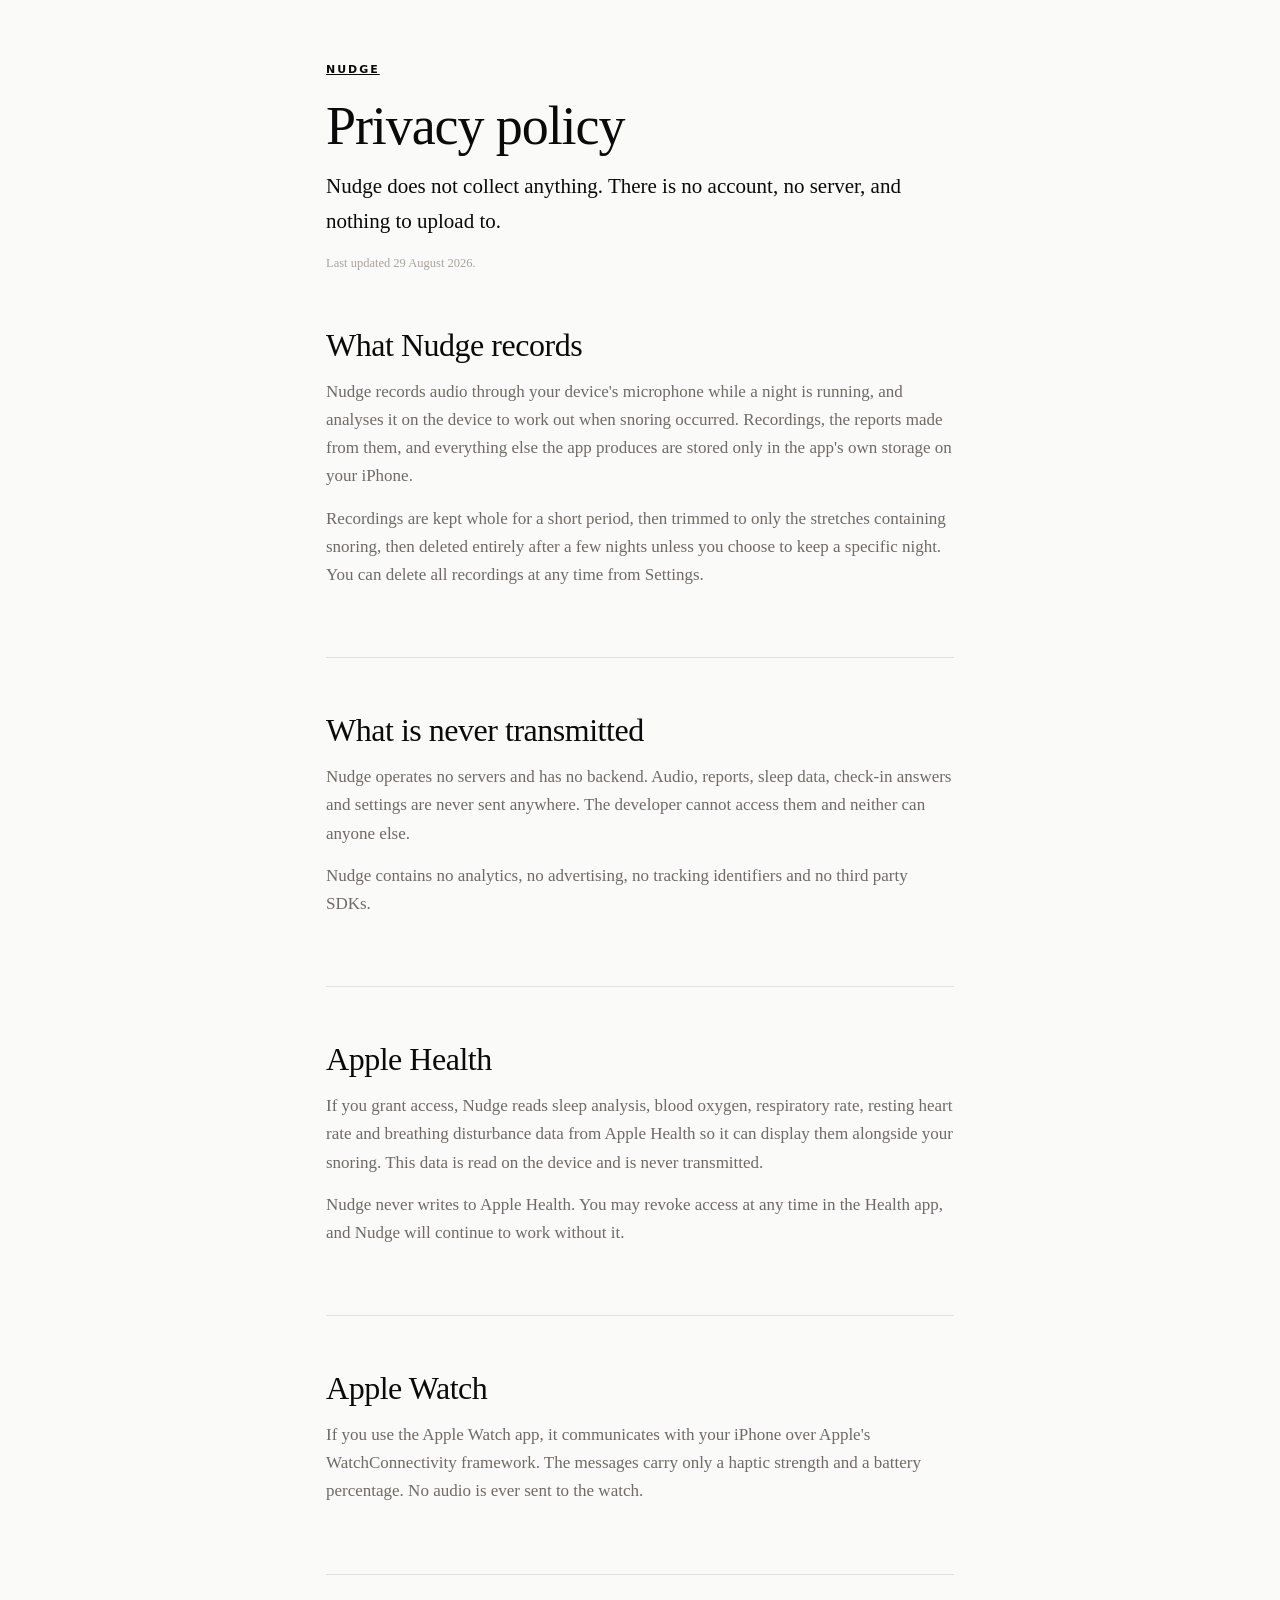
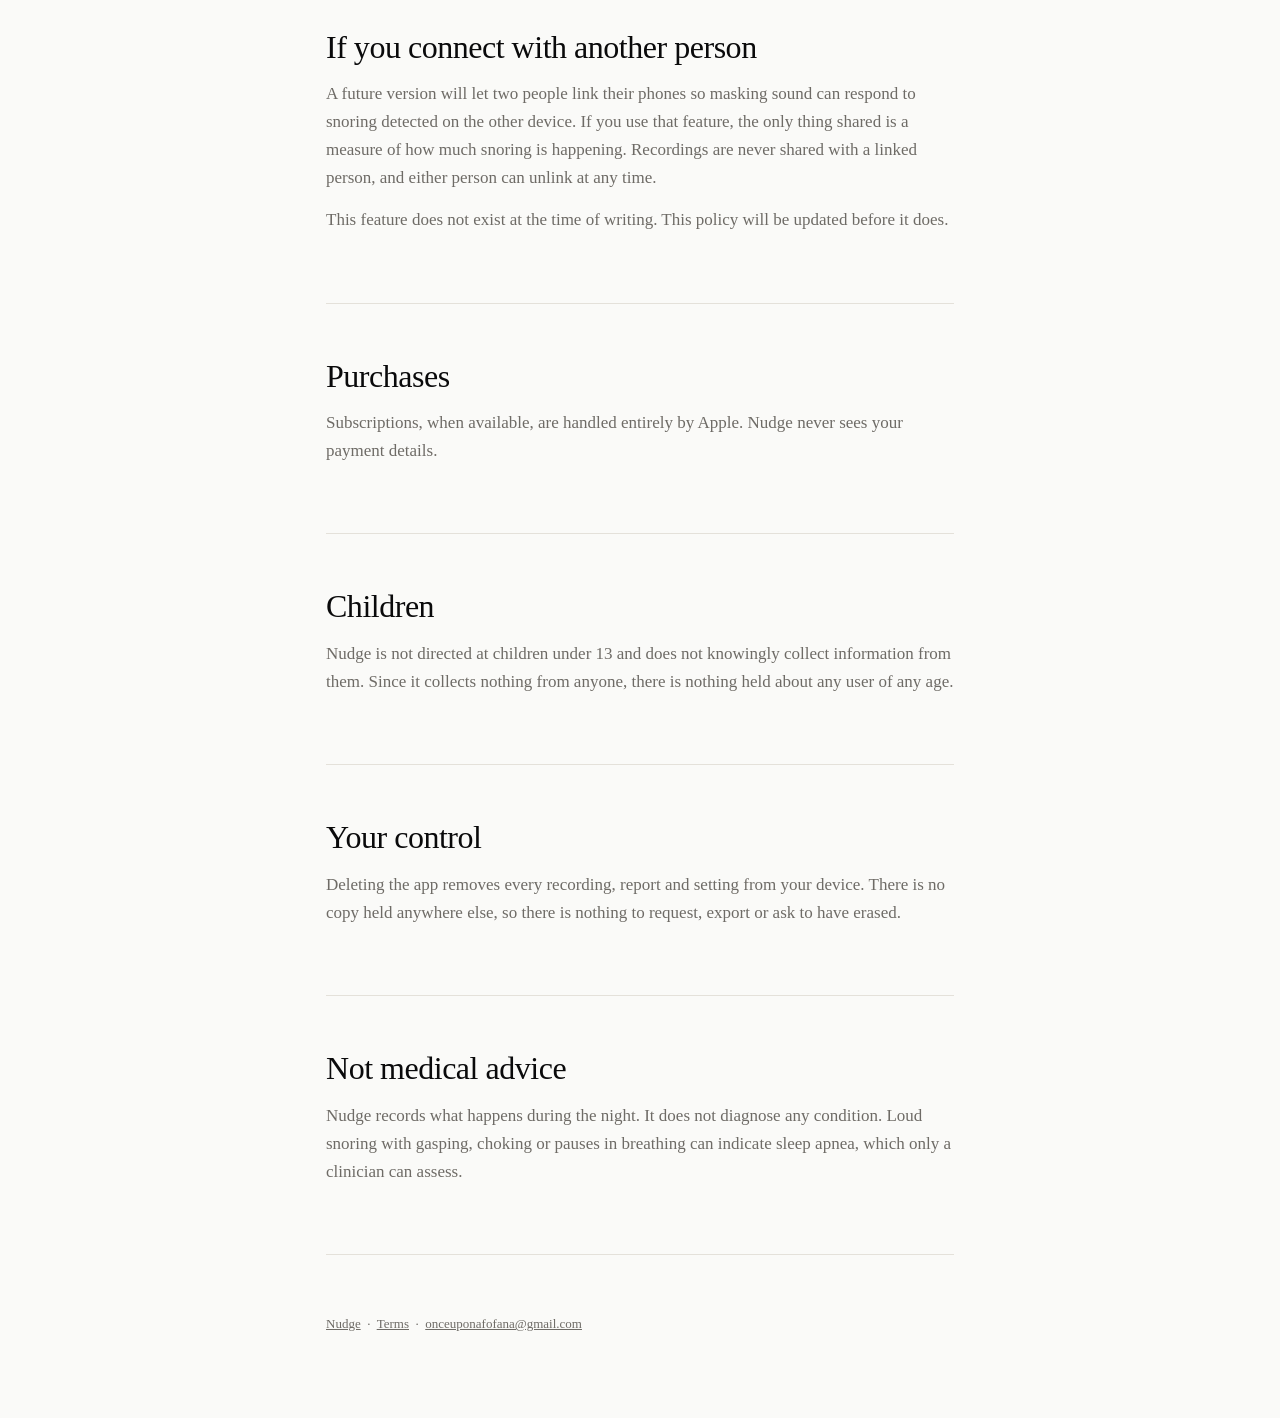
==== privacy.html @ 285831fd "Nudge marketing site: landing page, privacy policy, terms" ====
<!doctype html>
<html lang="en">
<head>
<meta charset="utf-8">
<meta name="viewport" content="width=device-width,initial-scale=1">
<title>Privacy Policy — Nudge: Snore Tracker</title>
<meta name="description" content="Nudge records and analyses audio on your device. It has no servers and no account, and nothing is uploaded.">
<link rel="canonical" href="https://onceuponafofana.github.io/nudge/privacy.html">
<link rel="stylesheet" href="style.css">
</head>
<body>
<div class="wrap">
<header>
  <div class="brand"><a href="index.html">Nudge</a></div>
  <h1>Privacy policy</h1>
  <p class="lead">Nudge does not collect anything. There is no account, no server, and nothing to upload to.</p>
  <small>Last updated 29 August 2026.</small>
</header>

<section>
  <h2>What Nudge records</h2>
  <p>Nudge records audio through your device's microphone while a night is running, and analyses it on the device to work out when snoring occurred. Recordings, the reports made from them, and everything else the app produces are stored only in the app's own storage on your iPhone.</p>
  <p>Recordings are kept whole for a short period, then trimmed to only the stretches containing snoring, then deleted entirely after a few nights unless you choose to keep a specific night. You can delete all recordings at any time from Settings.</p>
</section>

<section>
  <h2>What is never transmitted</h2>
  <p>Nudge operates no servers and has no backend. Audio, reports, sleep data, check-in answers and settings are never sent anywhere. The developer cannot access them and neither can anyone else.</p>
  <p>Nudge contains no analytics, no advertising, no tracking identifiers and no third party SDKs.</p>
</section>

<section>
  <h2>Apple Health</h2>
  <p>If you grant access, Nudge reads sleep analysis, blood oxygen, respiratory rate, resting heart rate and breathing disturbance data from Apple Health so it can display them alongside your snoring. This data is read on the device and is never transmitted.</p>
  <p>Nudge never writes to Apple Health. You may revoke access at any time in the Health app, and Nudge will continue to work without it.</p>
</section>

<section>
  <h2>Apple Watch</h2>
  <p>If you use the Apple Watch app, it communicates with your iPhone over Apple's WatchConnectivity framework. The messages carry only a haptic strength and a battery percentage. No audio is ever sent to the watch.</p>
</section>

<section>
  <h2>If you connect with another person</h2>
  <p>A future version will let two people link their phones so masking sound can respond to snoring detected on the other device. If you use that feature, the only thing shared is a measure of how much snoring is happening. Recordings are never shared with a linked person, and either person can unlink at any time.</p>
  <p>This feature does not exist at the time of writing. This policy will be updated before it does.</p>
</section>

<section>
  <h2>Purchases</h2>
  <p>Subscriptions, when available, are handled entirely by Apple. Nudge never sees your payment details.</p>
</section>

<section>
  <h2>Children</h2>
  <p>Nudge is not directed at children under 13 and does not knowingly collect information from them. Since it collects nothing from anyone, there is nothing held about any user of any age.</p>
</section>

<section>
  <h2>Your control</h2>
  <p>Deleting the app removes every recording, report and setting from your device. There is no copy held anywhere else, so there is nothing to request, export or ask to have erased.</p>
</section>

<section>
  <h2>Not medical advice</h2>
  <p>Nudge records what happens during the night. It does not diagnose any condition. Loud snoring with gasping, choking or pauses in breathing can indicate sleep apnea, which only a clinician can assess.</p>
</section>

<footer>
  <p><a href="index.html">Nudge</a> &nbsp;·&nbsp; <a href="terms.html">Terms</a> &nbsp;·&nbsp; <a href="mailto:onceuponafofana@gmail.com">onceuponafofana@gmail.com</a></p>
</footer>
</div>
</body>
</html>
---- style.css ----
/* Same palette as the app, so the site and the product read as one thing. */
:root{--paper:#FAFAF8;--ink:#0A0A0B;--mute:#6E6B66;--faint:#A8A49D;--rule:#E4E1DA;--fill:#EFEDE7;--ember:#C8873F}
@media(prefers-color-scheme:dark){:root{--paper:#000;--ink:#EDEBE5;--mute:#8B877F;--faint:#55534E;--rule:#1C1C1F;--fill:#131316}}
*{box-sizing:border-box;margin:0;padding:0}
html{-webkit-text-size-adjust:100%}
body{background:var(--paper);color:var(--ink);
  font:400 17px/1.65 ui-serif,Georgia,"Times New Roman",serif;
  -webkit-font-smoothing:antialiased}
.wrap{max-width:680px;margin:0 auto;padding:0 26px}
header{padding:64px 0 0}
.brand{font:600 11px/1 ui-sans-serif,system-ui;letter-spacing:.18em;text-transform:uppercase;color:var(--mute)}
h1{font-weight:200;font-size:clamp(34px,7vw,54px);line-height:1.08;letter-spacing:-.02em;margin:22px 0 0}
h2{font-weight:300;font-size:clamp(24px,4.4vw,32px);line-height:1.18;letter-spacing:-.015em;margin:0 0 14px}
h3{font:600 15px/1.4 ui-sans-serif,system-ui;margin:0 0 6px}
p{color:var(--mute);margin:14px 0}
p.lead{color:var(--ink);font-size:clamp(18px,2.4vw,21px)}
section{padding:54px 0;border-top:1px solid var(--rule)}
section:first-of-type{border-top:0}
.eyebrow{font:600 10px/1 ui-sans-serif,system-ui;letter-spacing:.16em;text-transform:uppercase;color:var(--faint);margin-bottom:18px}
.thing{border-top:1px solid var(--rule);padding:18px 0}
.thing p{font-size:15px;margin:4px 0 0}
/* Apple's badge, used unaltered as their guidelines require. Fixed height with
   auto width so it is never stretched, and clear space around it. */
.badge{display:inline-block;margin-top:26px;line-height:0}
.badge picture{display:block}
.badge img{height:54px;width:auto;display:block}
.cta{display:inline-block;margin-top:26px;padding:15px 26px;border-radius:12px;
  background:var(--ink);color:var(--paper);text-decoration:none;
  font:600 12px/1 ui-sans-serif,system-ui;letter-spacing:.16em;text-transform:uppercase}
.price{border:1px solid var(--rule);border-radius:14px;padding:20px;margin:14px 0}
.price.hi{border-color:var(--ember)}
.price .amt{float:right;font:600 14px/1 ui-sans-serif,system-ui;color:var(--ember)}
.price ul{list-style:none;margin-top:10px}
.price li{color:var(--mute);font-size:15px;padding:3px 0}
.price li::before{content:"";display:inline-block;width:4px;height:4px;border-radius:50%;
  background:var(--faint);vertical-align:middle;margin-right:10px}
details{border-top:1px solid var(--rule);padding:16px 0}
summary{cursor:pointer;font:600 16px/1.4 ui-sans-serif,system-ui;list-style:none}
summary::-webkit-details-marker{display:none}
summary::after{content:"+";float:right;color:var(--faint);font-weight:400}
details[open] summary::after{content:"\2212"}
details p{font-size:15px}
footer{padding:44px 0 70px;border-top:1px solid var(--rule);color:var(--faint);font-size:13px}
footer a{color:var(--mute)}
a{color:var(--ink)}
small{color:var(--faint);font-size:12.5px;line-height:1.6;display:block;margin-top:10px}
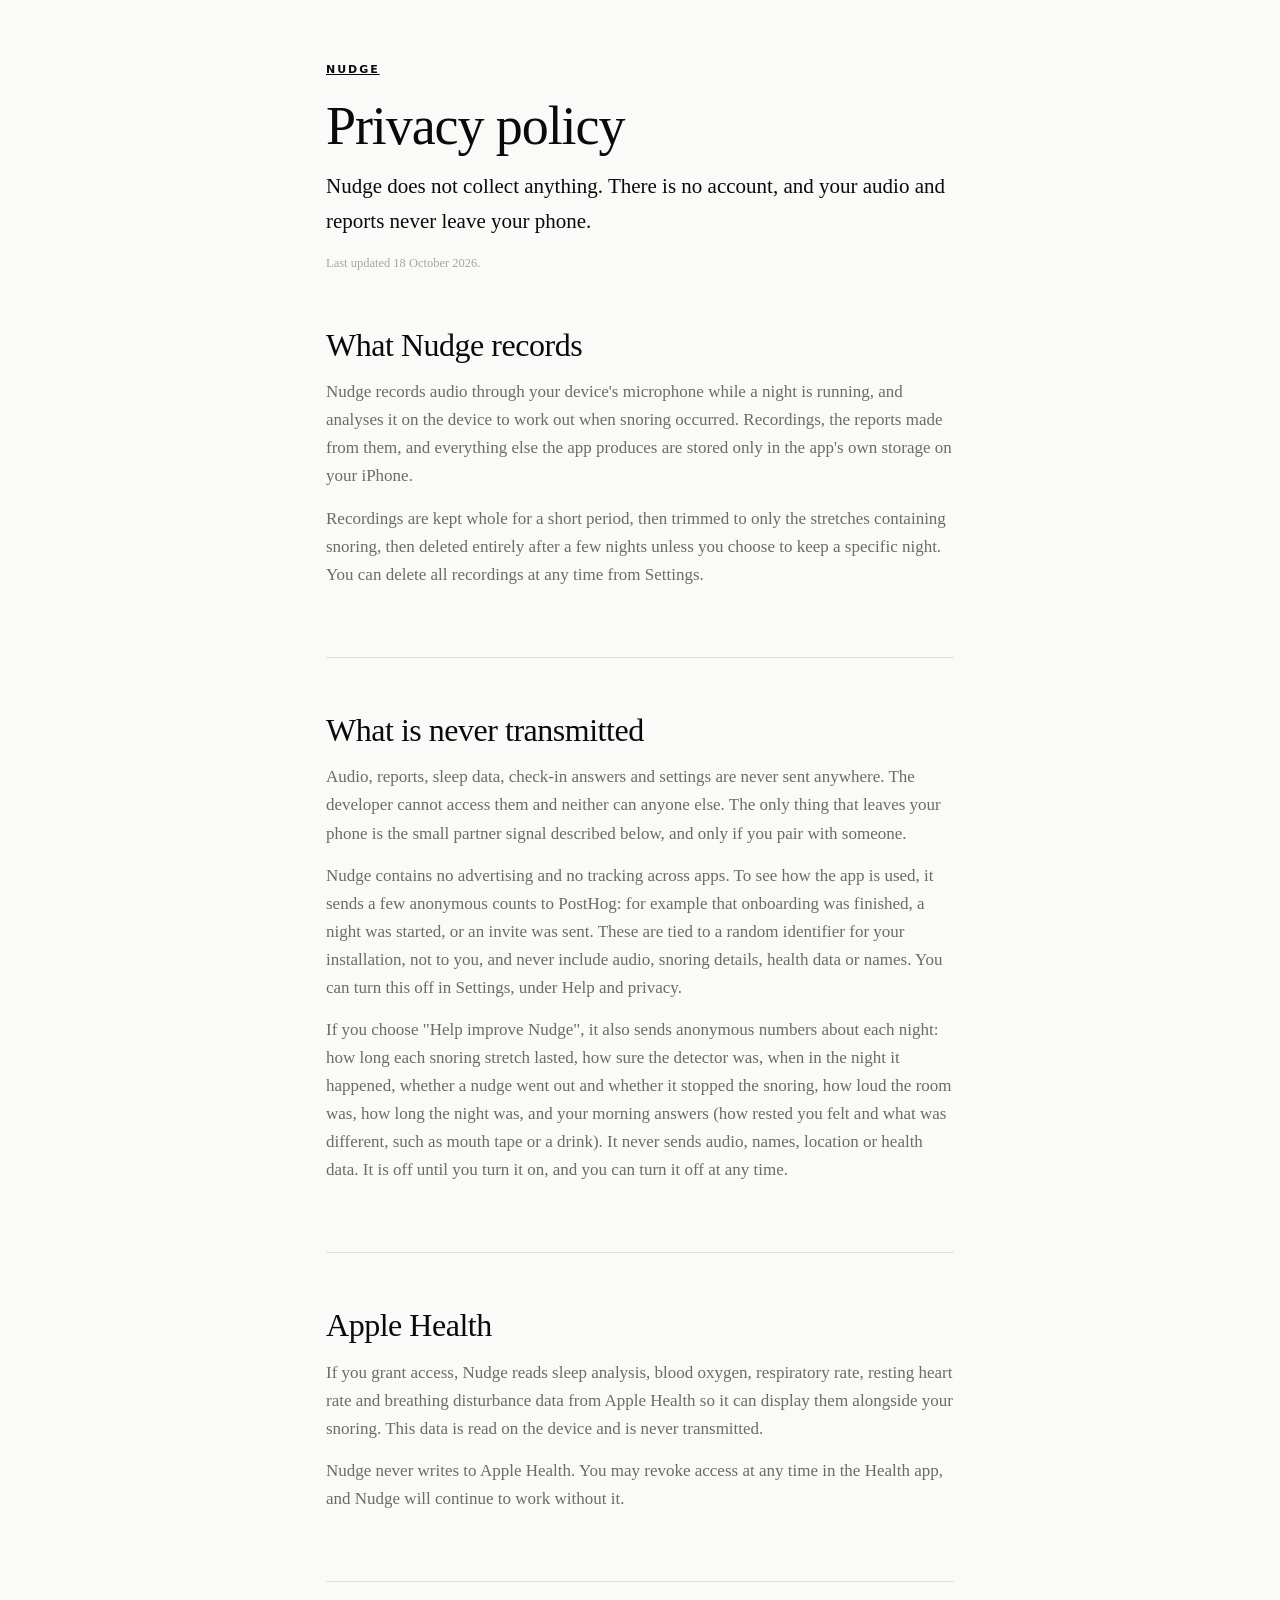
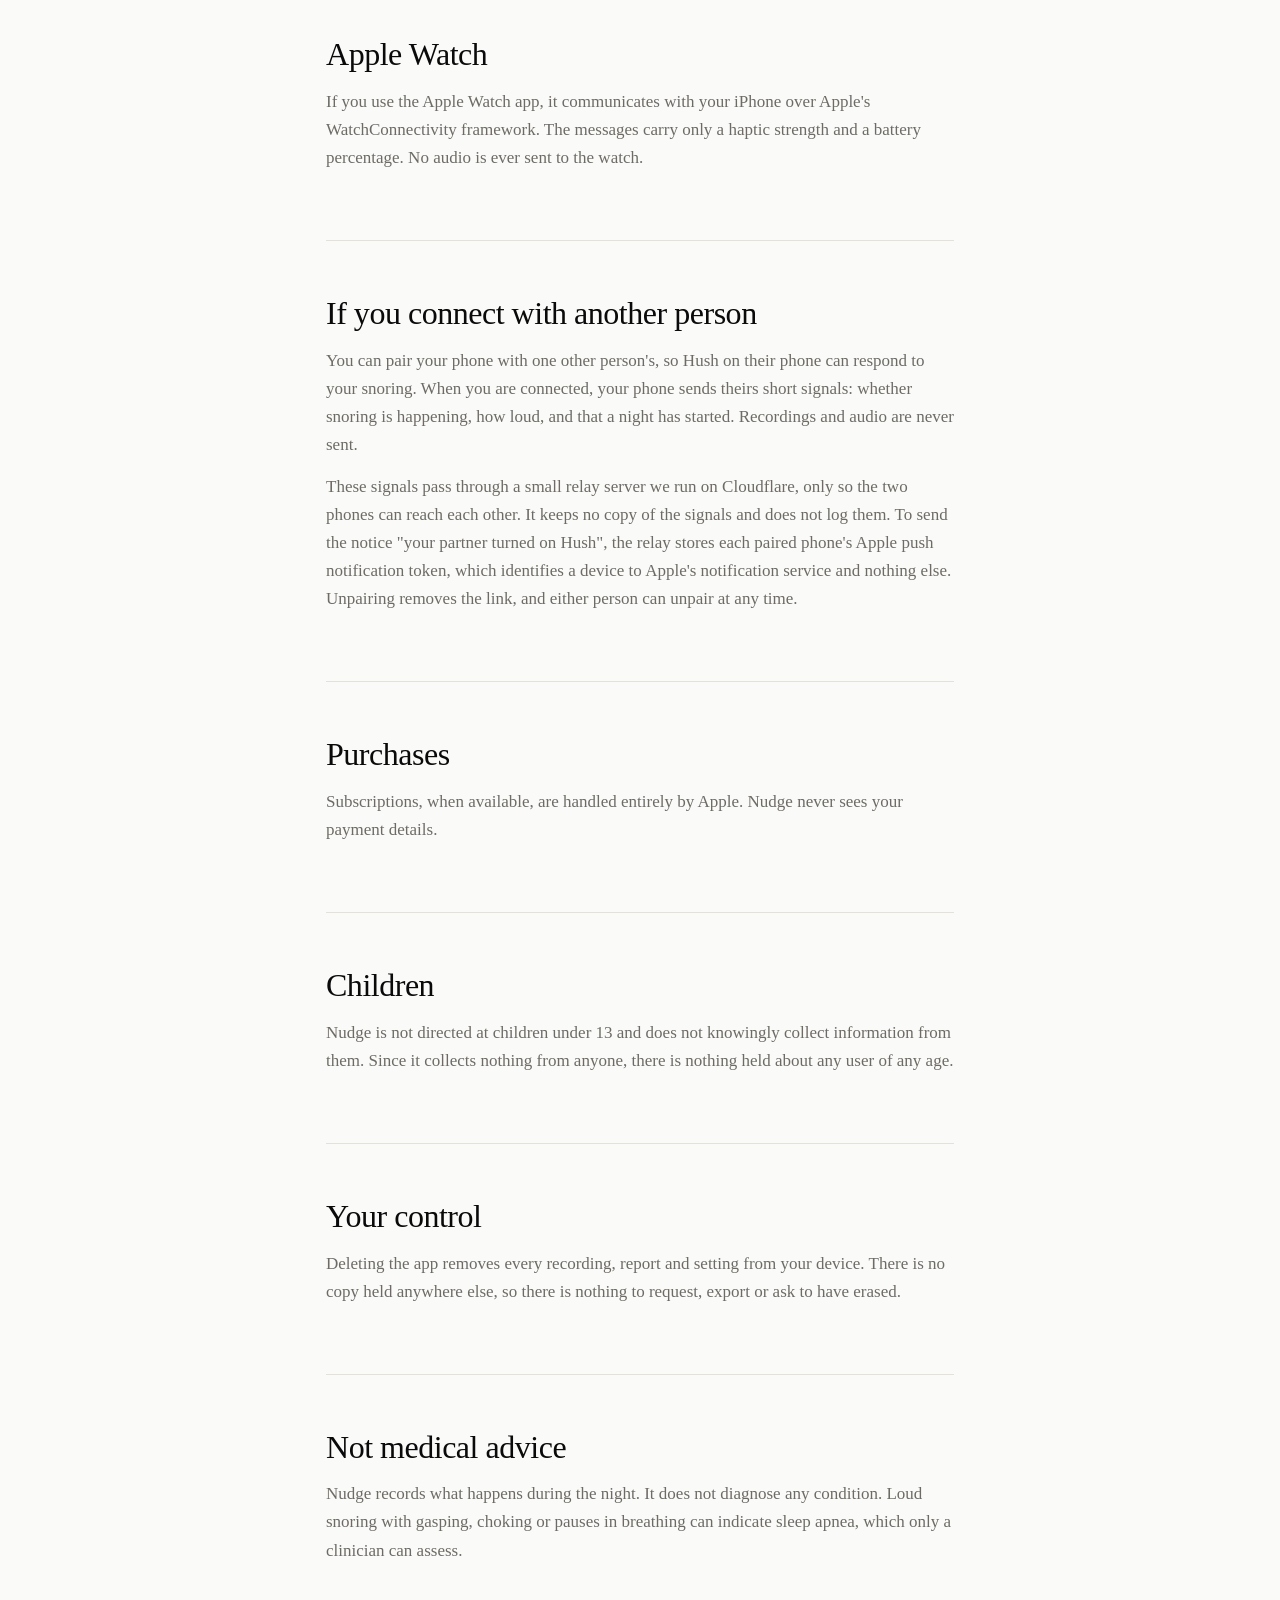
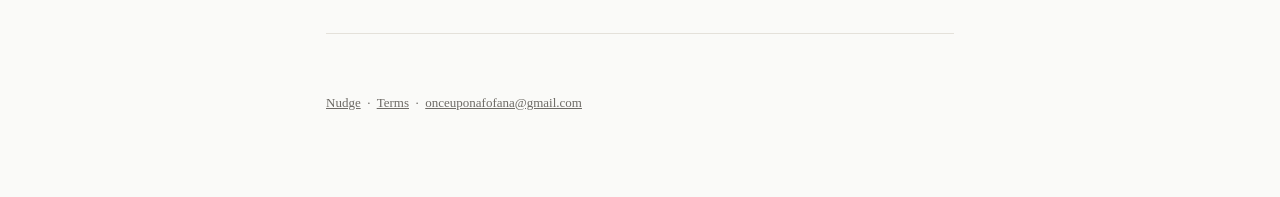
==== commit 66e58c42: "Privacy policy: partner relay, push tokens, anonymous analytics and opt-in night stats" ====
--- a/privacy.html
+++ b/privacy.html
@@ -13,8 +13,8 @@
 <header>
   <div class="brand"><a href="index.html">Nudge</a></div>
   <h1>Privacy policy</h1>
-  <p class="lead">Nudge does not collect anything. There is no account, no server, and nothing to upload to.</p>
-  <small>Last updated 29 August 2026.</small>
+  <p class="lead">Nudge does not collect anything. There is no account, and your audio and reports never leave your phone.</p>
+  <small>Last updated 18 October 2026.</small>
 </header>
 
 <section>
@@ -25,8 +25,9 @@
 
 <section>
   <h2>What is never transmitted</h2>
-  <p>Nudge operates no servers and has no backend. Audio, reports, sleep data, check-in answers and settings are never sent anywhere. The developer cannot access them and neither can anyone else.</p>
-  <p>Nudge contains no analytics, no advertising, no tracking identifiers and no third party SDKs.</p>
+  <p>Audio, reports, sleep data, check-in answers and settings are never sent anywhere. The developer cannot access them and neither can anyone else. The only thing that leaves your phone is the small partner signal described below, and only if you pair with someone.</p>
+  <p>Nudge contains no advertising and no tracking across apps. To see how the app is used, it sends a few anonymous counts to PostHog: for example that onboarding was finished, a night was started, or an invite was sent. These are tied to a random identifier for your installation, not to you, and never include audio, snoring details, health data or names. You can turn this off in Settings, under Help and privacy.</p>
+  <p>If you choose "Help improve Nudge", it also sends anonymous numbers about each night: how long each snoring stretch lasted, how sure the detector was, when in the night it happened, whether a nudge went out and whether it stopped the snoring, how loud the room was, how long the night was, and your morning answers (how rested you felt and what was different, such as mouth tape or a drink). It never sends audio, names, location or health data. It is off until you turn it on, and you can turn it off at any time.</p>
 </section>
 
 <section>
@@ -42,8 +43,8 @@
 
 <section>
   <h2>If you connect with another person</h2>
-  <p>A future version will let two people link their phones so masking sound can respond to snoring detected on the other device. If you use that feature, the only thing shared is a measure of how much snoring is happening. Recordings are never shared with a linked person, and either person can unlink at any time.</p>
-  <p>This feature does not exist at the time of writing. This policy will be updated before it does.</p>
+  <p>You can pair your phone with one other person's, so Hush on their phone can respond to your snoring. When you are connected, your phone sends theirs short signals: whether snoring is happening, how loud, and that a night has started. Recordings and audio are never sent.</p>
+  <p>These signals pass through a small relay server we run on Cloudflare, only so the two phones can reach each other. It keeps no copy of the signals and does not log them. To send the notice "your partner turned on Hush", the relay stores each paired phone's Apple push notification token, which identifies a device to Apple's notification service and nothing else. Unpairing removes the link, and either person can unpair at any time.</p>
 </section>
 
 <section>
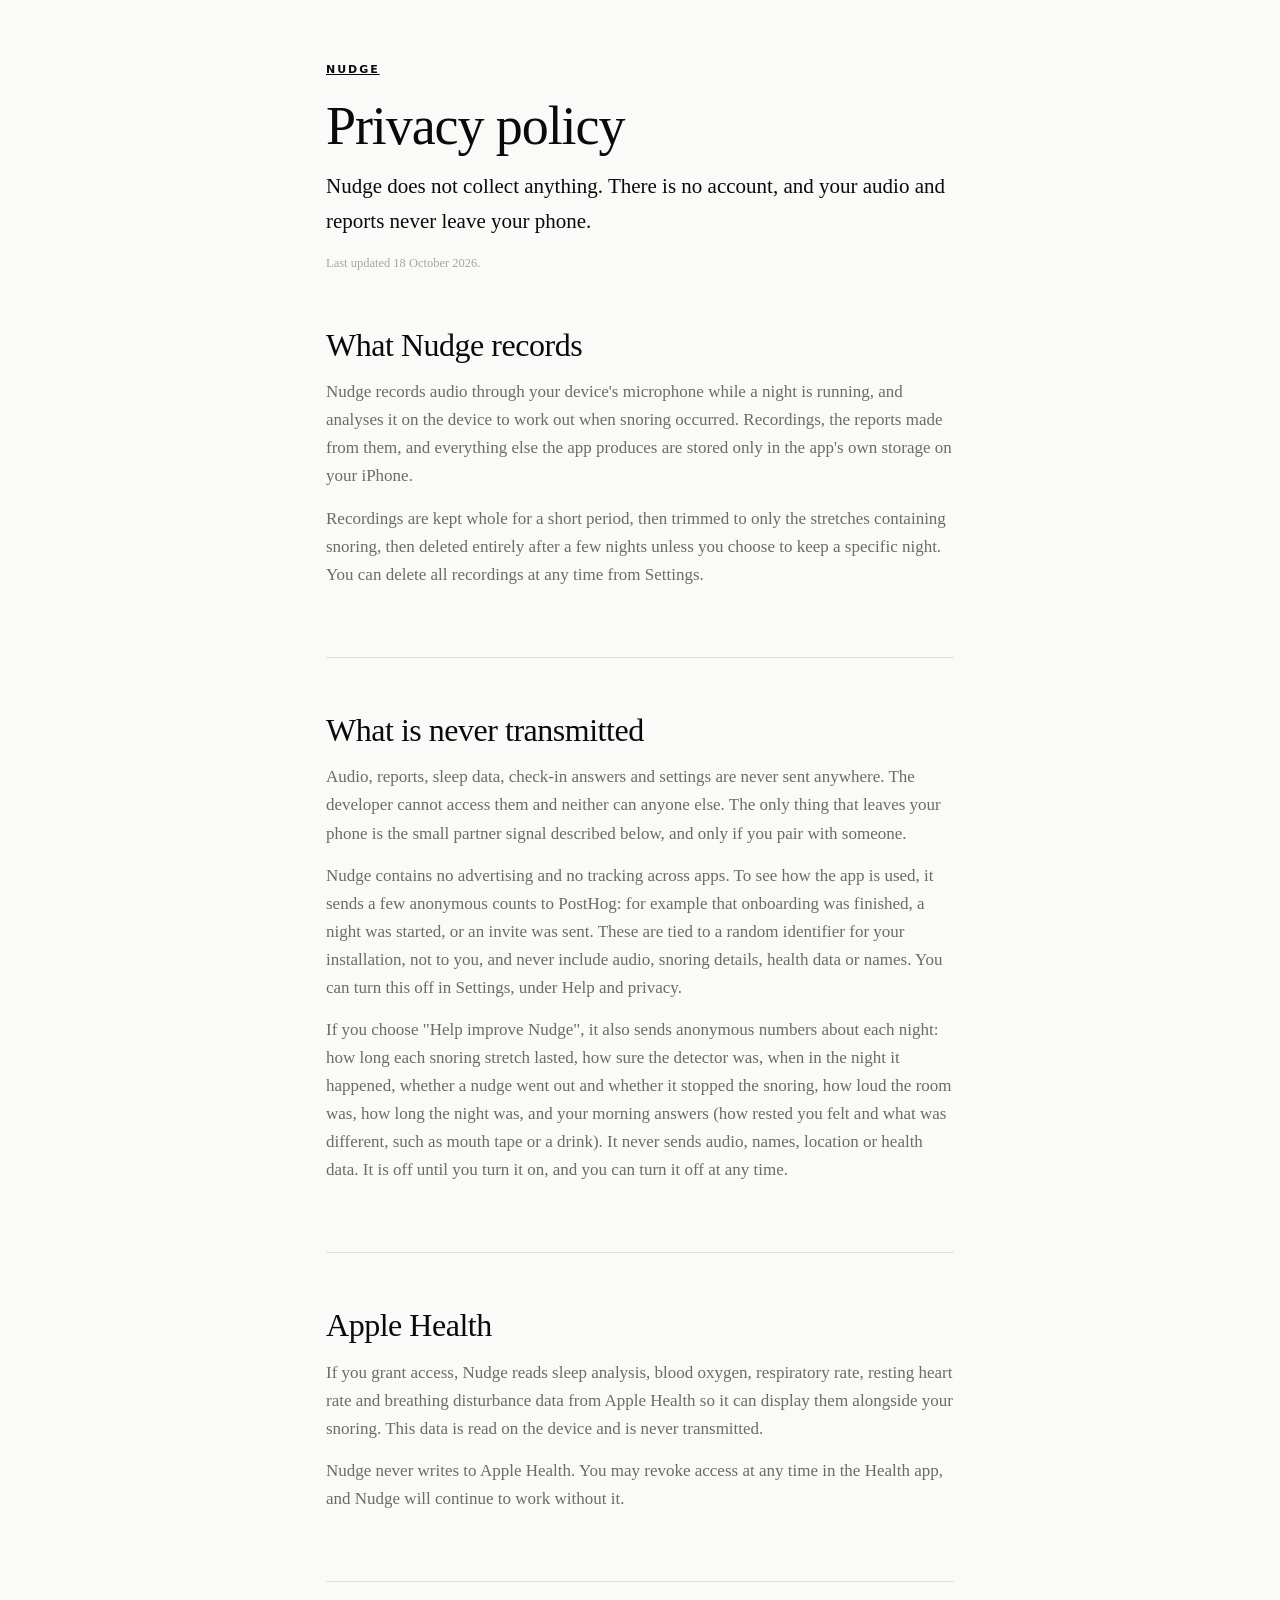
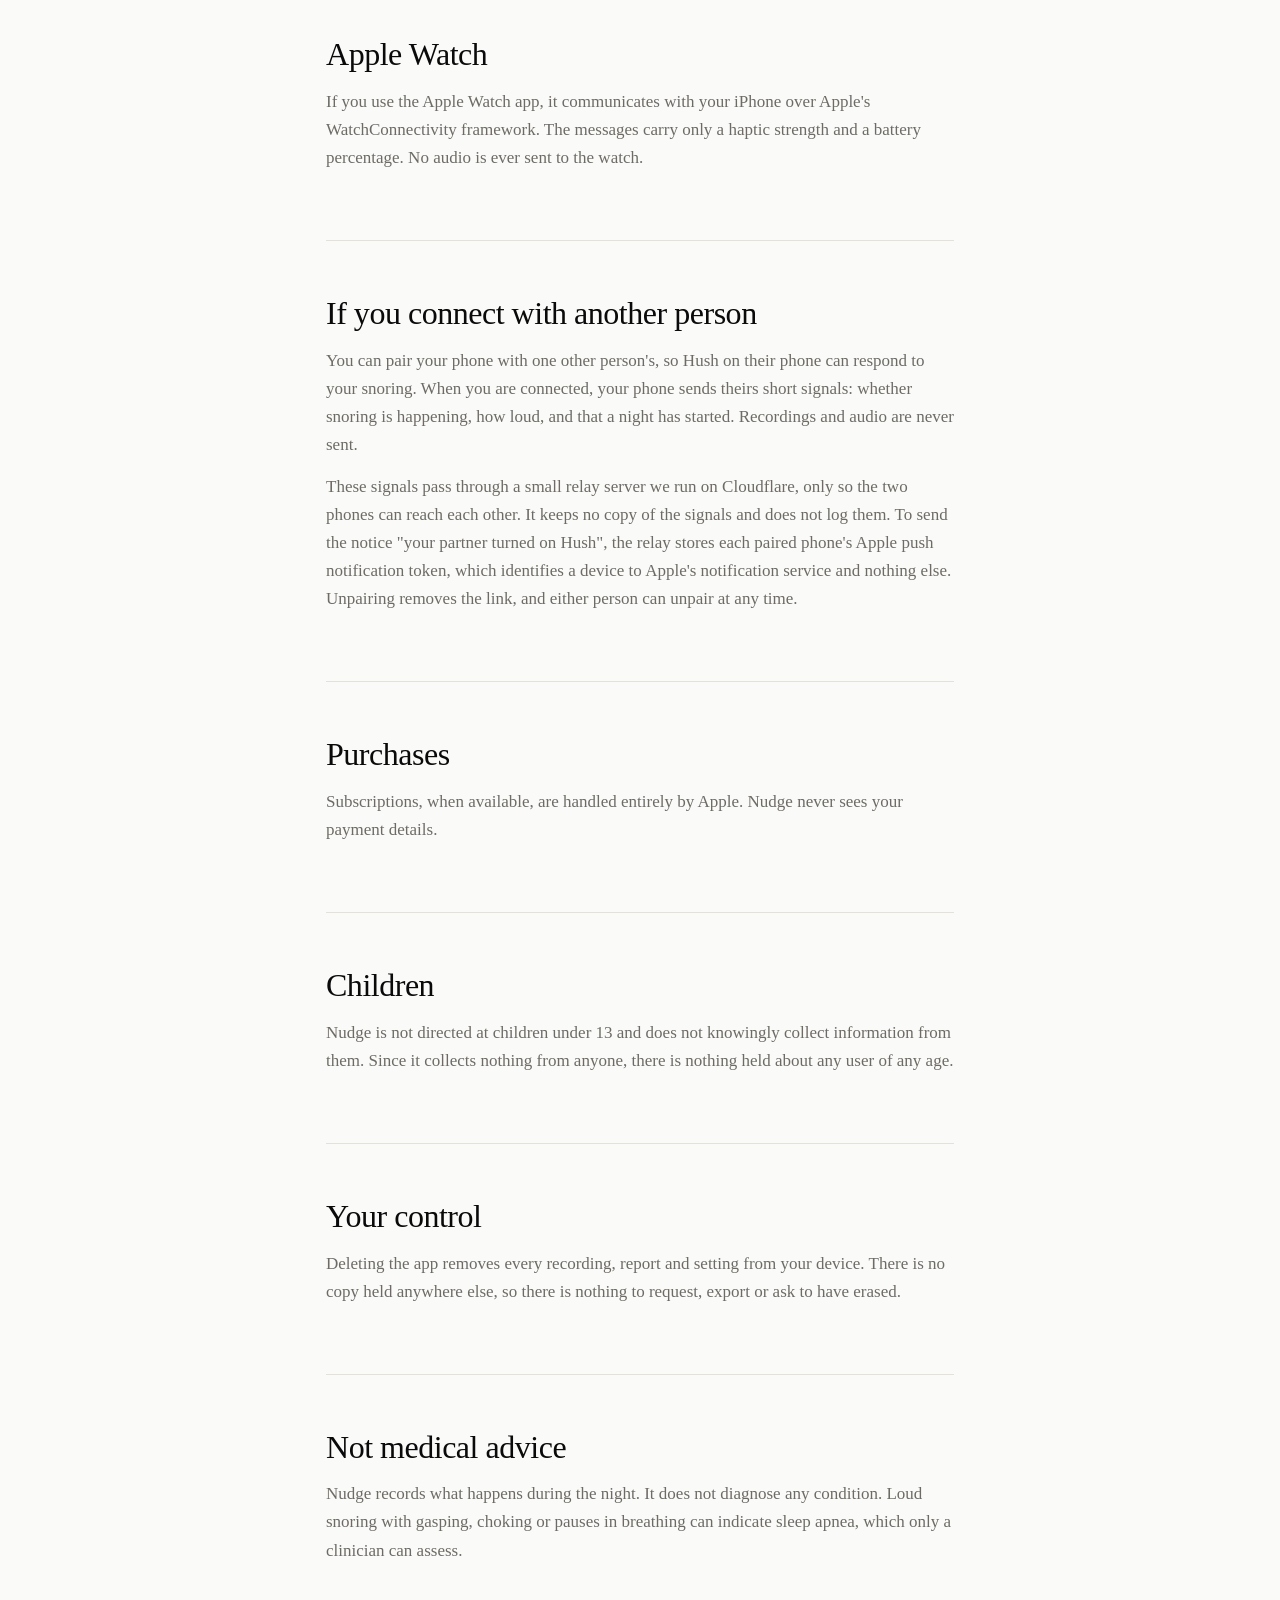
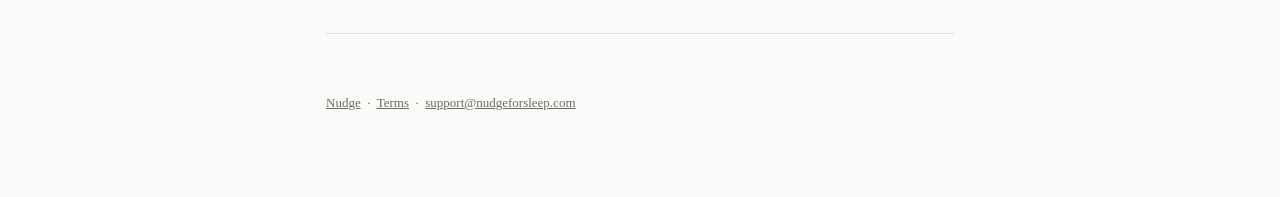
==== commit 3cf6e358: "Move to nudgeforsleep.com; support page and support@nudgeforsleep.com Co-Authored-By: Claude Opus 5." ====
--- a/privacy.html
+++ b/privacy.html
@@ -3,9 +3,9 @@
 <head>
 <meta charset="utf-8">
 <meta name="viewport" content="width=device-width,initial-scale=1">
-<title>Privacy Policy — Nudge: Snore Tracker</title>
+<title>Privacy Policy: Nudge</title>
 <meta name="description" content="Nudge records and analyses audio on your device. It has no servers and no account, and nothing is uploaded.">
-<link rel="canonical" href="https://onceuponafofana.github.io/nudge/privacy.html">
+<link rel="canonical" href="https://nudgeforsleep.com/privacy.html">
 <link rel="stylesheet" href="style.css">
 </head>
 <body>
@@ -68,7 +68,7 @@
 </section>
 
 <footer>
-  <p><a href="index.html">Nudge</a> &nbsp;·&nbsp; <a href="terms.html">Terms</a> &nbsp;·&nbsp; <a href="mailto:onceuponafofana@gmail.com">onceuponafofana@gmail.com</a></p>
+  <p><a href="index.html">Nudge</a> &nbsp;·&nbsp; <a href="terms.html">Terms</a> &nbsp;·&nbsp; <a href="mailto:support@nudgeforsleep.com">support@nudgeforsleep.com</a></p>
 </footer>
 </div>
 </body>
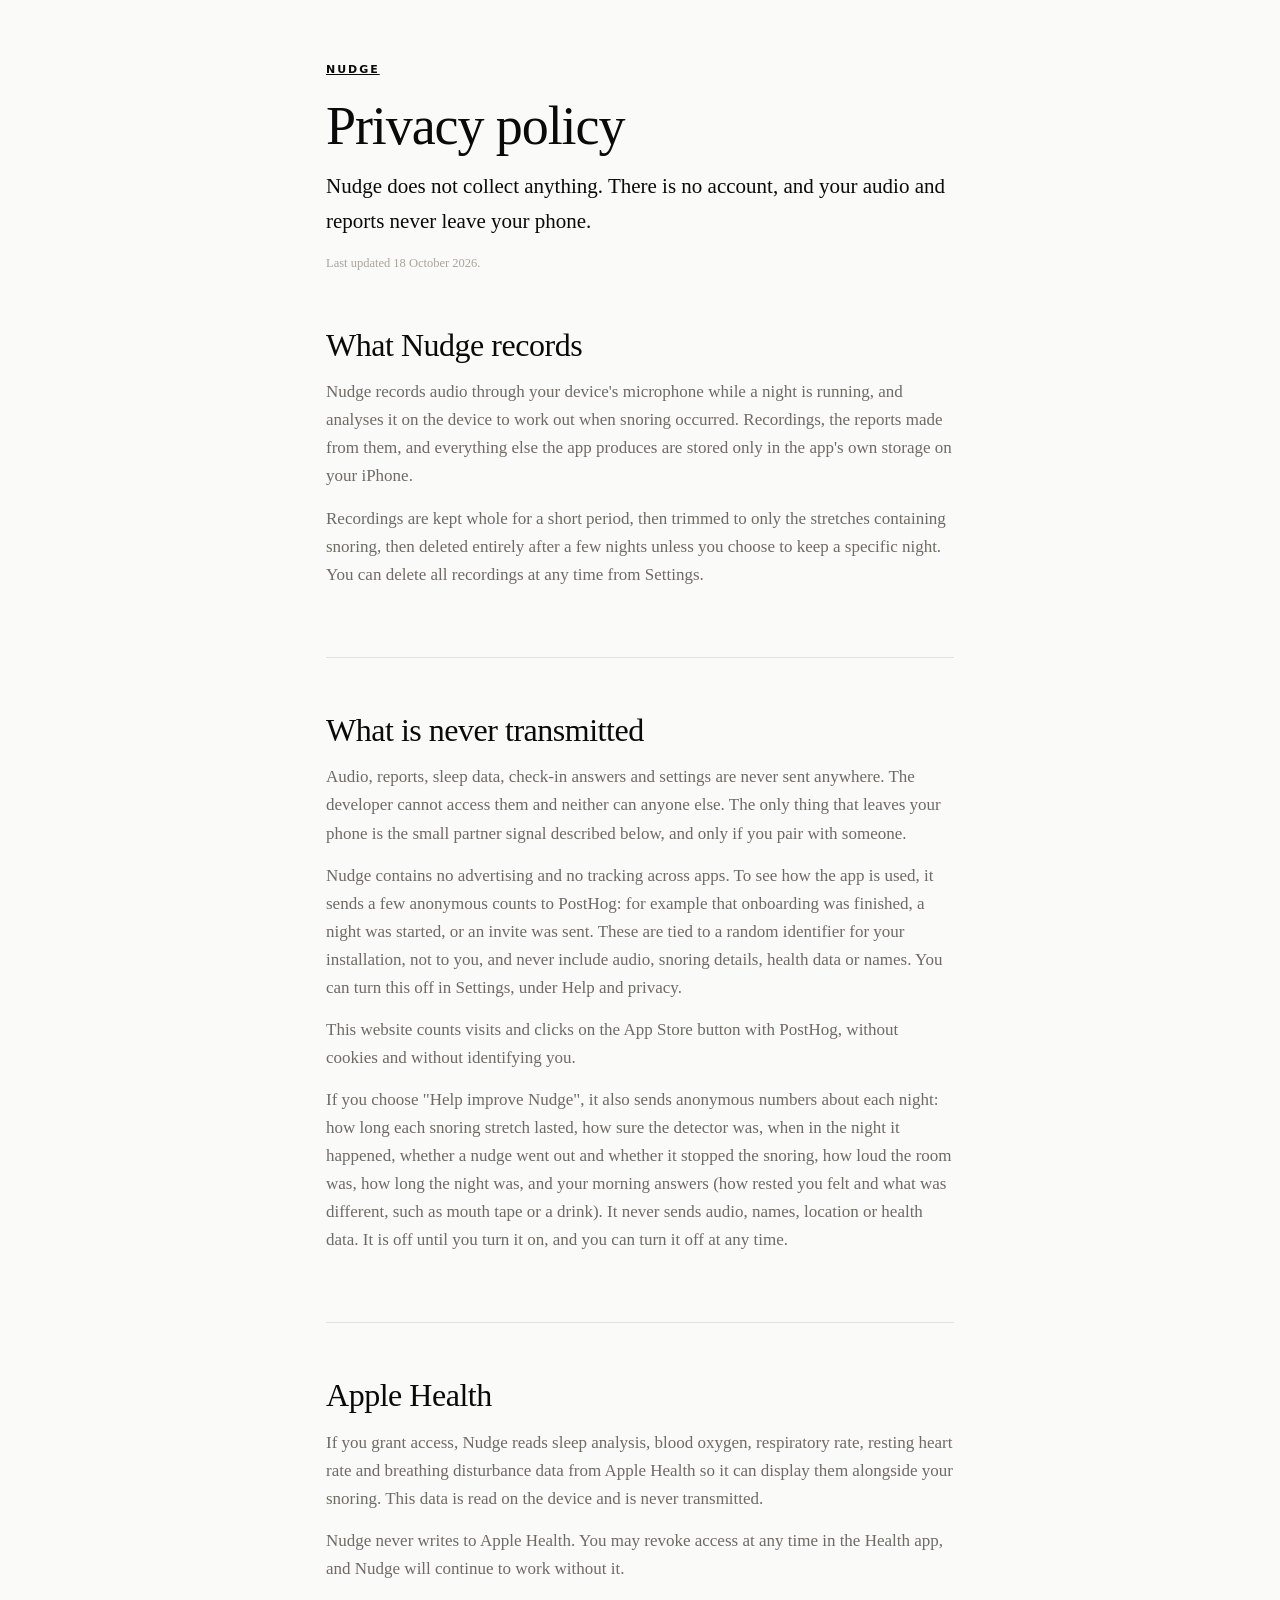
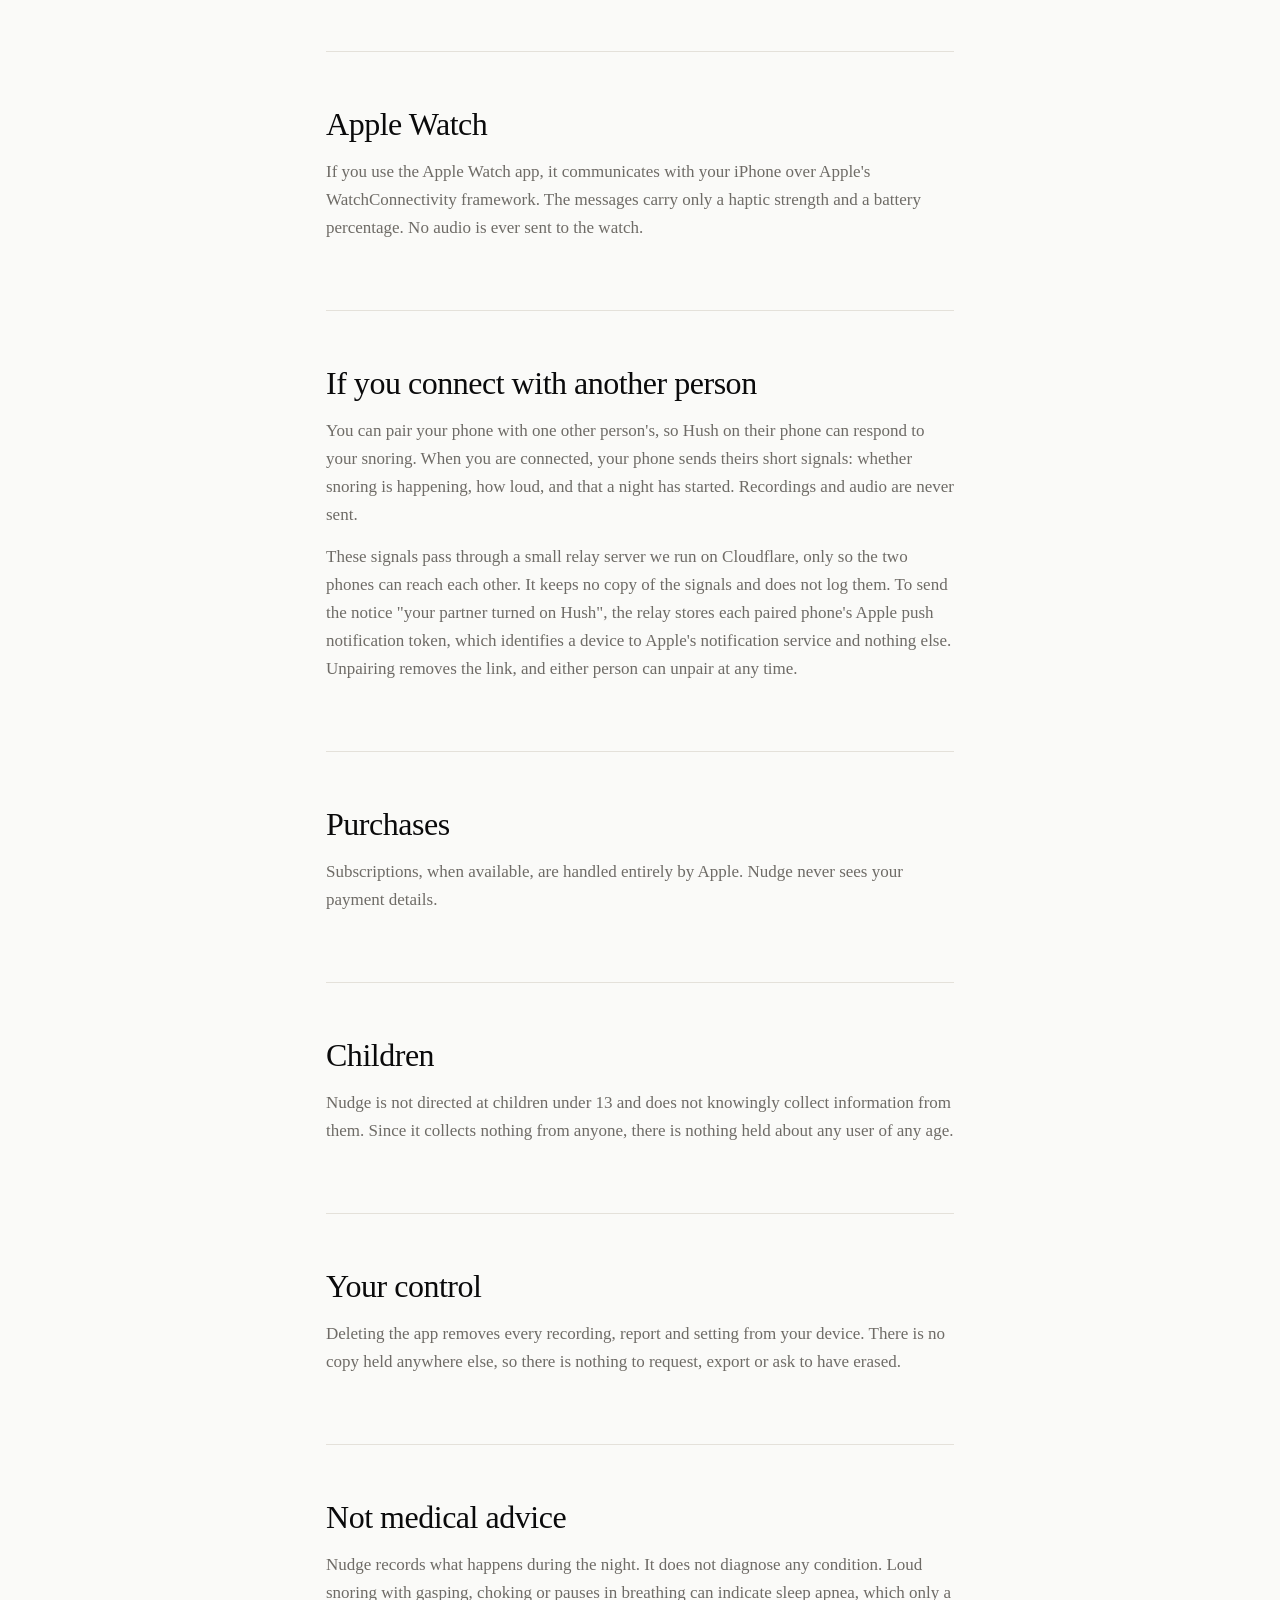
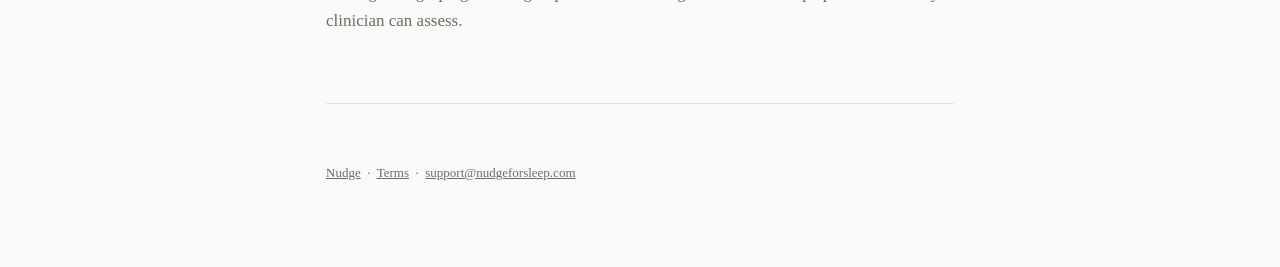
==== commit d13c16f0: "SEO: titles, descriptions, social cards, App Store banner, structured data, FAQ; cookieless PostHog " ====
--- a/privacy.html
+++ b/privacy.html
@@ -2,11 +2,39 @@
 <html lang="en">
 <head>
 <meta charset="utf-8">
+<script>if(location.hostname.endsWith("github.io"))location.replace("https://nudgeforsleep.com"+location.pathname.replace(/^\/nudge/,"")+location.search+location.hash)</script>
 <meta name="viewport" content="width=device-width,initial-scale=1">
+<link rel="stylesheet" href="style.css">
+<!-- seo:start -->
 <title>Privacy Policy: Nudge</title>
-<meta name="description" content="Nudge records and analyses audio on your device. It has no servers and no account, and nothing is uploaded.">
-<link rel="canonical" href="https://nudgeforsleep.com/privacy.html">
-<link rel="stylesheet" href="style.css">
+<meta name="description" content="How Nudge handles your data. Recordings stay on your phone, no account, no audio uploaded." />
+<link rel="canonical" href="https://nudgeforsleep.com/privacy.html" />
+<meta name="robots" content="index, follow" />
+<meta name="apple-itunes-app" content="app-id=6801367643" />
+<link rel="icon" href="assets/icon.png" />
+<link rel="apple-touch-icon" href="assets/icon.png" />
+<meta property="og:site_name" content="Nudge" />
+<meta property="og:title" content="Privacy Policy: Nudge" />
+<meta property="og:description" content="How Nudge handles your data. Recordings stay on your phone, no account, no audio uploaded." />
+<meta property="og:type" content="website" />
+<meta property="og:url" content="https://nudgeforsleep.com/privacy.html" />
+<meta property="og:image" content="https://nudgeforsleep.com/assets/story-result.png" />
+<meta name="twitter:card" content="summary_large_image" />
+<meta name="twitter:title" content="Privacy Policy: Nudge" />
+<meta name="twitter:description" content="How Nudge handles your data. Recordings stay on your phone, no account, no audio uploaded." />
+<meta name="twitter:image" content="https://nudgeforsleep.com/assets/story-result.png" />
+<script>
+!function(t,e){var o,n,p,r;e.__SV||(window.posthog=e,e._i=[],e.init=function(i,s,a){function g(t,e){var o=e.split(".");2==o.length&&(t=t[o[0]],e=o[1]),t[e]=function(){t.push([e].concat(Array.prototype.slice.call(arguments,0)))}}(p=t.createElement("script")).type="text/javascript",p.crossOrigin="anonymous",p.async=!0,p.src=s.api_host.replace(".i.posthog.com","-assets.i.posthog.com")+"/static/array.js",(r=t.getElementsByTagName("script")[0]).parentNode.insertBefore(p,r);var u=e;for(void 0!==a?u=e[a]=[]:a="posthog",u.people=u.people||[],u.toString=function(t){var e="posthog";return"posthog"!==a&&(e+="."+a),t||(e+=" (stub)"),e},u.people.toString=function(){return u.toString(1)+".people (stub)"},o="init capture register register_once unregister opt_out_capturing has_opted_out_capturing opt_in_capturing reset".split(" "),n=0;n<o.length;n++)g(u,o[n]);e._i.push([i,s,a])},e.__SV=1)}(document,window.posthog||[]);
+if (!location.hostname.endsWith("github.io")) {
+  posthog.init('phc_BzNkBLGnKegGDUaazmrknVLHCsNx7eCQDmVS86QN9ruP', {api_host:'https://us.i.posthog.com', persistence:'memory', person_profiles:'identified_only', autocapture:false, capture_pageview:true, capture_pageleave:true});
+  document.addEventListener('click', function (e) {
+    var a = e.target.closest && e.target.closest('a[href*="apps.apple.com"]');
+    if (a) posthog.capture('app_store_click', {label: a.textContent.trim(), page: location.pathname});
+  });
+}
+</script>
+<!-- seo:end -->
+<meta name="theme-color" content="#FAFAF8" />
 </head>
 <body>
 <div class="wrap">
@@ -27,6 +55,7 @@
   <h2>What is never transmitted</h2>
   <p>Audio, reports, sleep data, check-in answers and settings are never sent anywhere. The developer cannot access them and neither can anyone else. The only thing that leaves your phone is the small partner signal described below, and only if you pair with someone.</p>
   <p>Nudge contains no advertising and no tracking across apps. To see how the app is used, it sends a few anonymous counts to PostHog: for example that onboarding was finished, a night was started, or an invite was sent. These are tied to a random identifier for your installation, not to you, and never include audio, snoring details, health data or names. You can turn this off in Settings, under Help and privacy.</p>
+  <p>This website counts visits and clicks on the App Store button with PostHog, without cookies and without identifying you.</p>
   <p>If you choose "Help improve Nudge", it also sends anonymous numbers about each night: how long each snoring stretch lasted, how sure the detector was, when in the night it happened, whether a nudge went out and whether it stopped the snoring, how loud the room was, how long the night was, and your morning answers (how rested you felt and what was different, such as mouth tape or a drink). It never sends audio, names, location or health data. It is off until you turn it on, and you can turn it off at any time.</p>
 </section>
 
